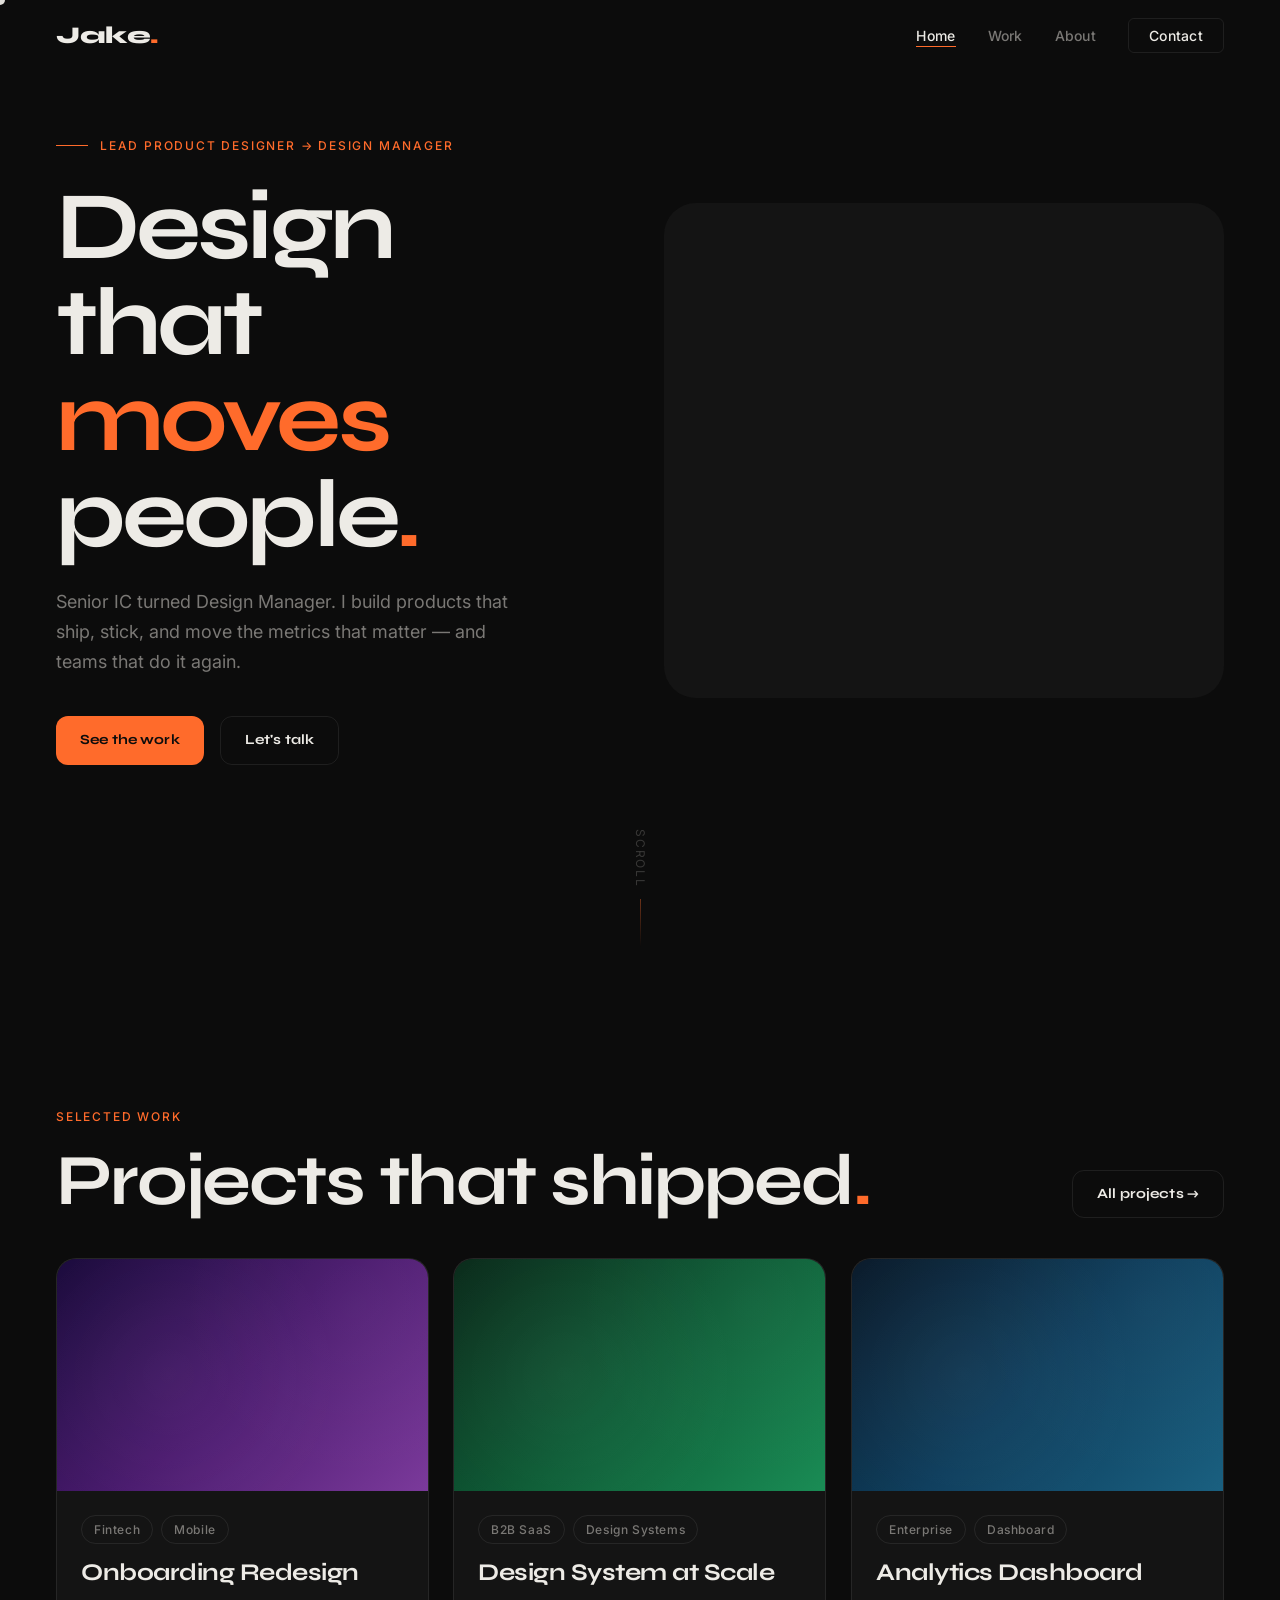
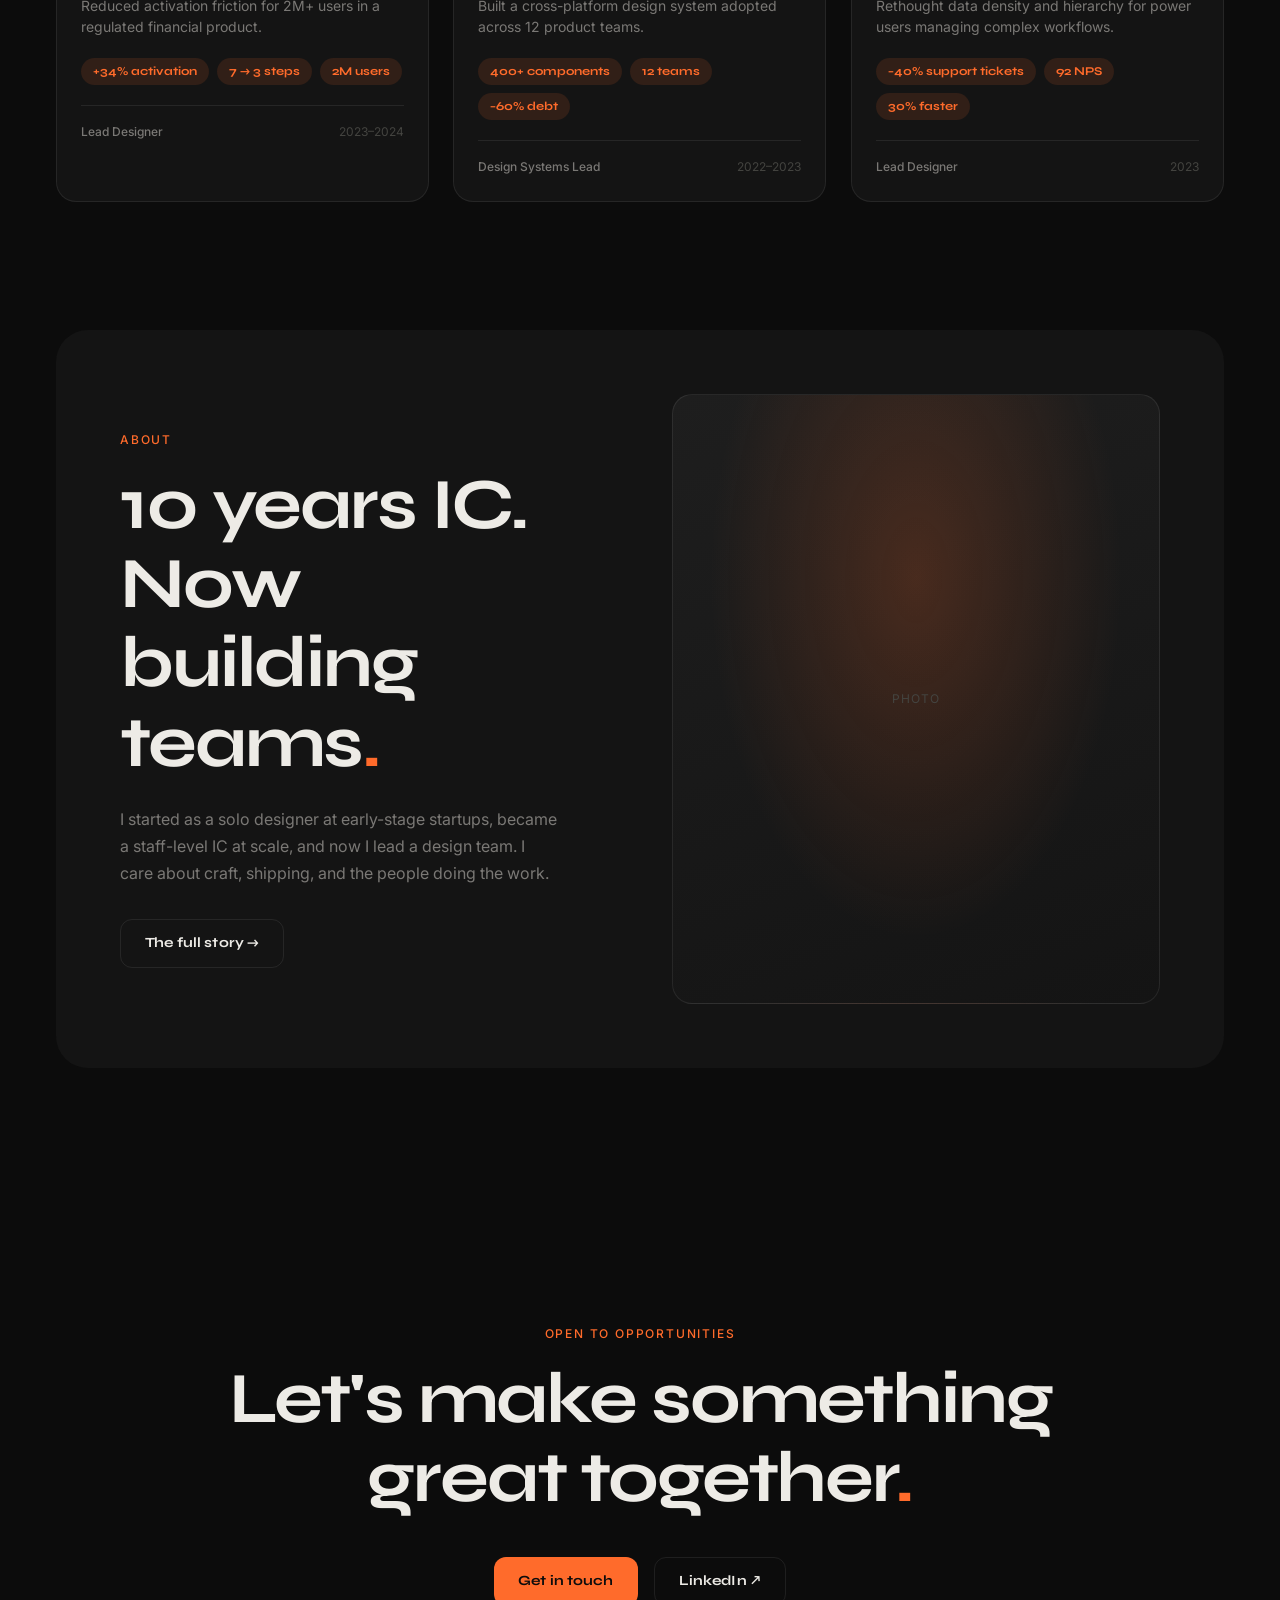
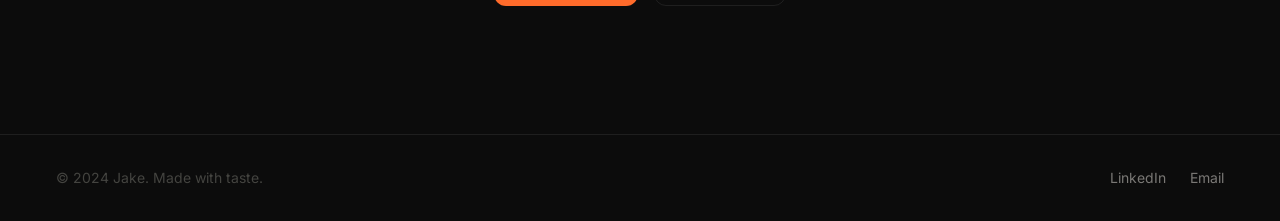
==== index.html @ c05b0c50 "Initial portfolio build — four pages, motion, Spline hero Co-Authored-By: Claude Sonnet 4.6 <noreply" ====
<!DOCTYPE html>
<html lang="en">
<head>
  <meta charset="UTF-8">
  <meta name="viewport" content="width=device-width, initial-scale=1.0">
  <title>Jake — Design Manager & Lead Product Designer</title>
  <meta name="description" content="Portfolio of Jake, Lead Product Designer and Design Manager. Senior IC and management-level product design work that ships.">

  <meta property="og:title" content="Jake — Design Manager & Lead Product Designer">
  <meta property="og:description" content="Senior IC turned Design Manager. Product design that ships, sticks, and moves metrics.">
  <meta property="og:image" content="/assets/og/home.png">
  <meta property="og:type" content="website">
  <meta property="og:url" content="https://jake-create1.github.io">

  <meta name="twitter:card" content="summary_large_image">
  <meta name="twitter:title" content="Jake — Design Manager & Lead Product Designer">
  <meta name="twitter:description" content="Senior IC turned Design Manager. Product design that ships.">
  <meta name="twitter:image" content="/assets/og/home.png">

  <link rel="icon" type="image/svg+xml" href="data:image/svg+xml,<svg xmlns='http://www.w3.org/2000/svg' viewBox='0 0 100 100'><text y='.9em' font-size='90'>J</text></svg>">

  <link rel="preconnect" href="https://fonts.googleapis.com">
  <link rel="preconnect" href="https://fonts.gstatic.com" crossorigin>
  <link href="https://fonts.googleapis.com/css2?family=Syne:wght@400;700;800&family=Inter:wght@400;500&display=swap" rel="stylesheet">

  <link rel="stylesheet" href="css/tokens.css">
  <link rel="stylesheet" href="css/reset.css">
  <link rel="stylesheet" href="css/global.css">
  <link rel="stylesheet" href="css/home.css">
</head>
<body>

  <div class="cursor" aria-hidden="true">
    <div class="cursor__dot"></div>
    <div class="cursor__ring"></div>
  </div>

  <div class="page-overlay" aria-hidden="true"></div>

  <nav class="nav" role="navigation" aria-label="Main navigation">
    <div class="nav__inner container">
      <a href="index.html" class="nav__logo">Jake<span class="accent">.</span></a>
      <button class="nav__toggle" aria-label="Toggle menu" aria-expanded="false">
        <span></span>
        <span></span>
      </button>
      <ul class="nav__links" role="list">
        <li><a href="index.html" class="nav__link" aria-current="page">Home</a></li>
        <li><a href="projects.html" class="nav__link">Work</a></li>
        <li><a href="about.html" class="nav__link">About</a></li>
        <li><a href="contact.html" class="nav__link nav__link--cta">Contact</a></li>
      </ul>
    </div>
  </nav>

  <main id="main">

    <!-- ── Hero ─────────────────────────────────── -->
    <section class="hero">
      <div class="container hero__container">
        <div class="hero__content reveal">
          <p class="hero__eyebrow">Lead Product Designer → Design Manager</p>
          <h1 class="hero__headline">
            Design that<br>
            <em>moves</em> people<span class="accent">.</span>
          </h1>
          <p class="hero__subline">
            Senior IC turned Design Manager. I build products that ship, stick, and move the metrics that matter — and teams that do it again.
          </p>
          <div class="hero__actions">
            <a href="projects.html" class="btn btn--primary magnetic">See the work</a>
            <a href="contact.html" class="btn btn--ghost magnetic">Let's talk</a>
          </div>
        </div>

        <div class="hero__scene">
          <div class="spline-wrapper"
               data-src="https://my.spline.design/herosection-8wuNubHxhiix9W2lcV0AWKz6/"
               role="img"
               aria-label="3D animated design scene">
            <div class="spline-fallback" aria-hidden="true"></div>
          </div>
        </div>
      </div>

      <div class="hero__scroll-hint" aria-hidden="true">
        <span>Scroll</span>
        <div class="hero__scroll-line"></div>
      </div>
    </section>

    <!-- ── Selected Projects ─────────────────────── -->
    <section class="selected-projects section">
      <div class="container">
        <div class="section-header reveal">
          <div>
            <p class="section-label">Selected Work</p>
            <h2 class="section-title">Projects that shipped<span class="accent">.</span></h2>
          </div>
          <a href="projects.html" class="btn btn--ghost magnetic">All projects →</a>
        </div>

        <div class="projects-grid">

          <!-- ╔══════════════════════════════════════════════════════╗
               ║  PROJECT CARD TEMPLATE                              ║
               ║  Duplicate this block to add a project.            ║
               ║  data-role / data-industry / data-type = filters.  ║
               ╚══════════════════════════════════════════════════════╝ -->

          <article class="project-card reveal tilt-card" data-delay="0"
                   data-role="ic" data-industry="fintech" data-type="mobile">
            <a href="projects.html" class="project-card__link">
              <div class="project-card__visual"
                   style="--grad: linear-gradient(135deg, #1a0a3c 0%, #4a1a6e 50%, #7b3a9b 100%)">
                <div class="project-card__visual-inner"></div>
              </div>
              <div class="project-card__body">
                <div class="project-card__tags">
                  <span class="tag">Fintech</span>
                  <span class="tag">Mobile</span>
                </div>
                <h3 class="project-card__title">Onboarding Redesign</h3>
                <p class="project-card__desc">Reduced activation friction for 2M+ users in a regulated financial product.</p>
                <div class="project-card__metrics">
                  <span class="metric">+34% activation</span>
                  <span class="metric">7 → 3 steps</span>
                  <span class="metric">2M users</span>
                </div>
                <div class="project-card__footer">
                  <span class="project-card__role">Lead Designer</span>
                  <span class="project-card__year">2023–2024</span>
                </div>
              </div>
            </a>
          </article>

          <article class="project-card reveal tilt-card" data-delay="100"
                   data-role="ic" data-industry="saas" data-type="design-system">
            <a href="projects.html" class="project-card__link">
              <div class="project-card__visual"
                   style="--grad: linear-gradient(135deg, #0a2a1a 0%, #0d5c36 50%, #1a8c55 100%)">
                <div class="project-card__visual-inner"></div>
              </div>
              <div class="project-card__body">
                <div class="project-card__tags">
                  <span class="tag">B2B SaaS</span>
                  <span class="tag">Design Systems</span>
                </div>
                <h3 class="project-card__title">Design System at Scale</h3>
                <p class="project-card__desc">Built a cross-platform design system adopted across 12 product teams.</p>
                <div class="project-card__metrics">
                  <span class="metric">400+ components</span>
                  <span class="metric">12 teams</span>
                  <span class="metric">−60% debt</span>
                </div>
                <div class="project-card__footer">
                  <span class="project-card__role">Design Systems Lead</span>
                  <span class="project-card__year">2022–2023</span>
                </div>
              </div>
            </a>
          </article>

          <article class="project-card reveal tilt-card" data-delay="200"
                   data-role="ic" data-industry="enterprise" data-type="dashboard">
            <a href="projects.html" class="project-card__link">
              <div class="project-card__visual"
                   style="--grad: linear-gradient(135deg, #0a1a2a 0%, #0d3d5c 50%, #1a6080 100%)">
                <div class="project-card__visual-inner"></div>
              </div>
              <div class="project-card__body">
                <div class="project-card__tags">
                  <span class="tag">Enterprise</span>
                  <span class="tag">Dashboard</span>
                </div>
                <h3 class="project-card__title">Analytics Dashboard</h3>
                <p class="project-card__desc">Rethought data density and hierarchy for power users managing complex workflows.</p>
                <div class="project-card__metrics">
                  <span class="metric">−40% support tickets</span>
                  <span class="metric">92 NPS</span>
                  <span class="metric">30% faster</span>
                </div>
                <div class="project-card__footer">
                  <span class="project-card__role">Lead Designer</span>
                  <span class="project-card__year">2023</span>
                </div>
              </div>
            </a>
          </article>

        </div>
      </div>
    </section>

    <!-- ── About Teaser ───────────────────────────── -->
    <section class="section" style="padding-block: 0; padding-bottom: clamp(5rem, 10vw, 9rem);">
      <div class="about-teaser">
        <div class="about-teaser__inner reveal">
          <div class="about-teaser__content">
            <p class="section-label">About</p>
            <h2 class="about-teaser__title">10 years IC.<br>Now building teams<span class="accent">.</span></h2>
            <p class="about-teaser__text">
              I started as a solo designer at early-stage startups, became a staff-level IC at scale, and now I lead a design team. I care about craft, shipping, and the people doing the work.
            </p>
            <a href="about.html" class="btn btn--ghost magnetic">The full story →</a>
          </div>
          <div class="about-teaser__visual" aria-hidden="true">
            <div class="about-teaser__photo-placeholder"></div>
          </div>
        </div>
      </div>
    </section>

    <!-- ── Contact CTA ────────────────────────────── -->
    <section class="contact-cta section">
      <div class="container">
        <div class="reveal">
          <p class="section-label">Open to opportunities</p>
          <h2 class="contact-cta__title">Let's make something<br>great together<span class="accent">.</span></h2>
          <div class="contact-cta__actions">
            <a href="contact.html" class="btn btn--primary magnetic">Get in touch</a>
            <a href="https://linkedin.com/in/jake" class="btn btn--ghost magnetic" target="_blank" rel="noopener noreferrer">LinkedIn ↗</a>
          </div>
        </div>
      </div>
    </section>

  </main>

  <footer class="footer">
    <div class="container footer__inner">
      <p class="footer__copy">© 2024 Jake. Made with taste.</p>
      <div class="footer__links">
        <a href="https://linkedin.com/in/jake" target="_blank" rel="noopener noreferrer">LinkedIn</a>
        <a href="mailto:hello@jake.design">Email</a>
      </div>
    </div>
  </footer>

  <script src="js/cursor.js" defer></script>
  <script src="js/transitions.js" defer></script>
  <script src="js/reveal.js" defer></script>
  <script src="js/tilt.js" defer></script>
  <script src="js/magnetic.js" defer></script>
  <script src="js/spline.js" defer></script>
  <script src="js/easter-egg.js" defer></script>
  <script src="js/nav.js" defer></script>

</body>
</html>
---- css/tokens.css ----
:root {
  --bg:            #0C0C0C;
  --bg-2:          #141414;
  --bg-3:          #1E1E1E;
  --text:          #EDEBE6;
  --text-muted:    #7A7875;
  --text-dim:      #444440;
  --accent:        #FF6B2B;
  --accent-light:  #FF8F5A;
  --accent-bg:     rgba(255, 107, 43, 0.12);
  --border:        rgba(255, 255, 255, 0.08);
  --border-hover:  rgba(255, 255, 255, 0.16);

  --font-display: 'Syne', sans-serif;
  --font-body:    'Inter', sans-serif;

  --text-xs:   0.75rem;
  --text-s:    0.875rem;
  --text-base: 1rem;
  --text-m:    1.125rem;
  --text-l:    1.5rem;
  --text-xl:   2rem;
  --text-2xl:  3rem;
  --text-3xl:  clamp(2.5rem, 6vw, 4.5rem);
  --text-4xl:  clamp(3rem, 8vw, 6rem);

  --space-1:  0.25rem;
  --space-2:  0.5rem;
  --space-3:  0.75rem;
  --space-4:  1rem;
  --space-5:  1.25rem;
  --space-6:  1.5rem;
  --space-8:  2rem;
  --space-10: 2.5rem;
  --space-12: 3rem;
  --space-16: 4rem;
  --space-20: 5rem;
  --space-24: 6rem;
  --space-32: 8rem;

  --container: 1280px;
  --gutter:    clamp(1.25rem, 5vw, 3.5rem);
  --nav-h:     72px;

  --radius-s:  6px;
  --radius-m:  12px;
  --radius-l:  20px;
  --radius-xl: 32px;

  --ease-expo:    cubic-bezier(0.16, 1, 0.3, 1);
  --ease-in-out:  cubic-bezier(0.65, 0, 0.35, 1);
  --ease-spring:  cubic-bezier(0.34, 1.56, 0.64, 1);

  --dur-fast: 150ms;
  --dur-base: 300ms;
  --dur-slow: 600ms;
  --dur-page: 450ms;
}
---- css/global.css ----
/* ── Layout ─────────────────────────────────────── */
.container {
  max-width: var(--container);
  margin-inline: auto;
  padding-inline: var(--gutter);
}

.section {
  padding-block: clamp(5rem, 10vw, 9rem);
}

/* ── Custom Cursor ──────────────────────────────── */
@media (pointer: fine) {
  body { cursor: none; }
  a, button, [role="button"] { cursor: none; }
}

.cursor {
  position: fixed;
  top: 0; left: 0;
  pointer-events: none;
  z-index: 9999;
  mix-blend-mode: difference;
}

.cursor__dot {
  position: absolute;
  width: 10px; height: 10px;
  background: var(--text);
  border-radius: 50%;
  transform: translate(-50%, -50%);
  transition: width var(--dur-base) var(--ease-expo),
              height var(--dur-base) var(--ease-expo),
              opacity var(--dur-base);
}

.cursor__ring {
  position: absolute;
  width: 40px; height: 40px;
  border: 1.5px solid var(--text);
  border-radius: 50%;
  transform: translate(-50%, -50%);
  transition: width var(--dur-slow) var(--ease-expo),
              height var(--dur-slow) var(--ease-expo),
              opacity var(--dur-slow);
}

body.cursor-hover .cursor__dot { width: 6px; height: 6px; opacity: 0.5; }
body.cursor-hover .cursor__ring { width: 56px; height: 56px; }
body.cursor-clicking .cursor__dot { width: 14px; height: 14px; }
body.cursor-clicking .cursor__ring { width: 32px; height: 32px; }

/* ── Page Transition ────────────────────────────── */
.page-overlay {
  position: fixed;
  inset: 0;
  background: var(--bg);
  z-index: 9000;
  pointer-events: none;
  opacity: 0;
  transition: opacity var(--dur-page) var(--ease-in-out);
}
.page-overlay.active { opacity: 1; pointer-events: all; }

main {
  opacity: 1;
  transform: translateY(0);
  transition: opacity var(--dur-page) var(--ease-expo),
              transform var(--dur-page) var(--ease-expo);
}
main.page-enter {
  opacity: 0;
  transform: translateY(24px);
}

/* ── Navigation ─────────────────────────────────── */
.nav {
  position: fixed;
  top: 0; left: 0; right: 0;
  z-index: 100;
  height: var(--nav-h);
  transition: background var(--dur-base), backdrop-filter var(--dur-base);
}

.nav.scrolled {
  background: rgba(12, 12, 12, 0.8);
  backdrop-filter: blur(20px);
  -webkit-backdrop-filter: blur(20px);
  border-bottom: 1px solid var(--border);
}

.nav__inner {
  display: flex;
  align-items: center;
  justify-content: space-between;
  height: 100%;
}

.nav__logo {
  font-family: var(--font-display);
  font-weight: 800;
  font-size: var(--text-l);
  letter-spacing: -0.02em;
  transition: opacity var(--dur-fast);
}
.nav__logo:hover { opacity: 0.7; }
.nav__logo .accent { color: var(--accent); }

.nav__links {
  display: flex;
  align-items: center;
  gap: var(--space-8);
}

.nav__link {
  font-size: var(--text-s);
  font-weight: 500;
  letter-spacing: 0.02em;
  color: var(--text-muted);
  transition: color var(--dur-fast);
  position: relative;
}
.nav__link::after {
  content: '';
  position: absolute;
  bottom: -3px;
  left: 0; right: 0;
  height: 1px;
  background: var(--accent);
  transform: scaleX(0);
  transform-origin: left;
  transition: transform var(--dur-base) var(--ease-expo);
}
.nav__link:hover,
.nav__link[aria-current="page"] { color: var(--text); }
.nav__link:hover::after,
.nav__link[aria-current="page"]::after { transform: scaleX(1); }

.nav__link--cta {
  color: var(--text);
  border: 1px solid var(--border);
  padding: var(--space-2) var(--space-5);
  border-radius: var(--radius-s);
  transition: border-color var(--dur-fast), background var(--dur-fast);
}
.nav__link--cta::after { display: none; }
.nav__link--cta:hover {
  border-color: var(--accent);
  background: var(--accent-bg);
  color: var(--text);
}

.nav__toggle {
  display: none;
  flex-direction: column;
  gap: 5px;
  padding: var(--space-2);
}
.nav__toggle span {
  display: block;
  width: 24px; height: 1.5px;
  background: var(--text);
  transition: transform var(--dur-base) var(--ease-expo), opacity var(--dur-base);
}
.nav__toggle[aria-expanded="true"] span:nth-child(1) { transform: translateY(6.5px) rotate(45deg); }
.nav__toggle[aria-expanded="true"] span:nth-child(2) { transform: translateY(-6.5px) rotate(-45deg); }

@media (max-width: 768px) {
  .nav__toggle { display: flex; }
  .nav__links {
    position: fixed;
    inset: 0;
    flex-direction: column;
    justify-content: center;
    background: var(--bg);
    opacity: 0;
    pointer-events: none;
    transition: opacity var(--dur-base) var(--ease-expo);
    font-size: var(--text-xl);
    gap: var(--space-8);
  }
  .nav__links.open { opacity: 1; pointer-events: all; }
  .nav__link { font-size: var(--text-xl); color: var(--text); }
  .nav__link--cta { border: none; padding: 0; }
}

/* ── Shared Buttons ─────────────────────────────── */
.btn {
  display: inline-flex;
  align-items: center;
  gap: var(--space-2);
  padding: var(--space-3) var(--space-6);
  border-radius: var(--radius-m);
  font-family: var(--font-display);
  font-weight: 700;
  font-size: var(--text-s);
  letter-spacing: 0.01em;
  transition: background var(--dur-base) var(--ease-expo),
              color var(--dur-base),
              border-color var(--dur-base),
              transform var(--dur-base) var(--ease-spring),
              box-shadow var(--dur-base);
  position: relative;
  overflow: hidden;
}

.btn--primary {
  background: var(--accent);
  color: var(--bg);
}
.btn--primary:hover {
  background: var(--accent-light);
  transform: translateY(-2px);
  box-shadow: 0 12px 32px rgba(255, 107, 43, 0.35);
}

.btn--ghost {
  border: 1px solid var(--border);
  color: var(--text);
}
.btn--ghost:hover {
  border-color: var(--accent);
  color: var(--accent);
  transform: translateY(-2px);
}

/* ── Section Labels ─────────────────────────────── */
.section-label {
  font-size: var(--text-xs);
  font-weight: 500;
  letter-spacing: 0.15em;
  text-transform: uppercase;
  color: var(--accent);
  margin-bottom: var(--space-4);
}

.section-title {
  font-size: var(--text-3xl);
  letter-spacing: -0.03em;
  line-height: 1.05;
  margin-bottom: var(--space-12);
}

.section-header {
  margin-bottom: var(--space-12);
}

.section-footer {
  margin-top: var(--space-12);
  text-align: center;
}

/* ── Project Cards ──────────────────────────────── */
.projects-grid {
  display: grid;
  grid-template-columns: repeat(auto-fill, minmax(340px, 1fr));
  gap: var(--space-6);
}

.project-card {
  background: var(--bg-2);
  border-radius: var(--radius-l);
  overflow: hidden;
  border: 1px solid var(--border);
  transition: border-color var(--dur-base), transform var(--dur-slow) var(--ease-expo),
              box-shadow var(--dur-slow) var(--ease-expo);
  transform-style: preserve-3d;
  will-change: transform;
}
.project-card:hover {
  border-color: var(--border-hover);
  box-shadow: 0 24px 60px rgba(0, 0, 0, 0.5);
}

.project-card__link { display: block; }

.project-card__visual {
  aspect-ratio: 16 / 10;
  background: var(--grad, var(--bg-3));
  position: relative;
  overflow: hidden;
}
.project-card__visual-inner {
  position: absolute;
  inset: 0;
  background:
    radial-gradient(circle at 30% 50%, rgba(255,255,255,0.04) 0%, transparent 60%),
    radial-gradient(circle at 80% 20%, rgba(255,255,255,0.03) 0%, transparent 50%);
}

.project-card__body {
  padding: var(--space-6);
}

.project-card__tags {
  display: flex;
  flex-wrap: wrap;
  gap: var(--space-2);
  margin-bottom: var(--space-4);
}

.tag {
  font-size: var(--text-xs);
  font-weight: 500;
  letter-spacing: 0.05em;
  padding: var(--space-1) var(--space-3);
  border-radius: 100px;
  border: 1px solid var(--border);
  color: var(--text-muted);
  transition: border-color var(--dur-fast), color var(--dur-fast);
}
.project-card:hover .tag { border-color: var(--border-hover); }

.project-card__title {
  font-size: var(--text-l);
  letter-spacing: -0.02em;
  margin-bottom: var(--space-2);
  transition: color var(--dur-fast);
}
.project-card:hover .project-card__title { color: var(--accent-light); }

.project-card__desc {
  font-size: var(--text-s);
  color: var(--text-muted);
  line-height: 1.55;
  margin-bottom: var(--space-5);
}

.project-card__metrics {
  display: flex;
  flex-wrap: wrap;
  gap: var(--space-2);
  margin-bottom: var(--space-5);
}

.metric {
  font-size: var(--text-xs);
  font-weight: 700;
  font-family: var(--font-display);
  color: var(--accent);
  background: var(--accent-bg);
  padding: var(--space-1) var(--space-3);
  border-radius: 100px;
}

.project-card__footer {
  display: flex;
  justify-content: space-between;
  align-items: center;
  border-top: 1px solid var(--border);
  padding-top: var(--space-4);
}

.project-card__role {
  font-size: var(--text-xs);
  font-weight: 500;
  color: var(--text-muted);
}

.project-card__year {
  font-size: var(--text-xs);
  color: var(--text-dim);
}

/* ── Accent color ───────────────────────────────── */
.accent { color: var(--accent); }

/* ── Scroll Reveal ──────────────────────────────── */
.reveal {
  opacity: 0;
  transform: translateY(32px);
  transition: opacity var(--dur-slow) var(--ease-expo),
              transform var(--dur-slow) var(--ease-expo);
}
.reveal.visible {
  opacity: 1;
  transform: translateY(0);
}

@media (prefers-reduced-motion: reduce) {
  .reveal { opacity: 1; transform: none; transition: none; }
}

/* ── Footer ─────────────────────────────────────── */
.footer {
  border-top: 1px solid var(--border);
  padding-block: var(--space-8);
}

.footer__inner {
  display: flex;
  justify-content: space-between;
  align-items: center;
  flex-wrap: wrap;
  gap: var(--space-4);
}

.footer__copy {
  font-size: var(--text-s);
  color: var(--text-dim);
}

.footer__links {
  display: flex;
  gap: var(--space-6);
}

.footer__links a {
  font-size: var(--text-s);
  color: var(--text-muted);
  transition: color var(--dur-fast);
}
.footer__links a:hover { color: var(--text); }

/* ── Focus styles ───────────────────────────────── */
:focus-visible {
  outline: 2px solid var(--accent);
  outline-offset: 3px;
  border-radius: var(--radius-s);
}

/* ── Utility ────────────────────────────────────── */
.sr-only {
  position: absolute;
  width: 1px; height: 1px;
  padding: 0; margin: -1px;
  overflow: hidden;
  clip: rect(0,0,0,0);
  white-space: nowrap;
  border: 0;
}
---- css/home.css ----
/* ── Hero ────────────────────────────────────────── */
.hero {
  min-height: 100svh;
  display: flex;
  flex-direction: column;
  padding-top: var(--nav-h);
  position: relative;
  overflow: hidden;
}

.hero__container {
  flex: 1;
  display: grid;
  grid-template-columns: 1fr 1fr;
  align-items: center;
  gap: var(--space-12);
  padding-block: var(--space-16);
}

.hero__content {
  position: relative;
  z-index: 1;
}

.hero__eyebrow {
  font-size: var(--text-xs);
  font-weight: 500;
  letter-spacing: 0.15em;
  text-transform: uppercase;
  color: var(--accent);
  margin-bottom: var(--space-6);
  display: flex;
  align-items: center;
  gap: var(--space-3);
}
.hero__eyebrow::before {
  content: '';
  display: block;
  width: 32px;
  height: 1px;
  background: var(--accent);
}

.hero__headline {
  font-size: var(--text-4xl);
  letter-spacing: -0.04em;
  line-height: 1.0;
  margin-bottom: var(--space-6);
}

.hero__headline em {
  font-style: normal;
  color: var(--accent);
  position: relative;
  display: inline-block;
}

.hero__subline {
  font-size: var(--text-m);
  color: var(--text-muted);
  line-height: 1.65;
  max-width: 44ch;
  margin-bottom: var(--space-10);
}

.hero__actions {
  display: flex;
  flex-wrap: wrap;
  gap: var(--space-4);
}

/* ── Spline Scene ────────────────────────────────── */
.hero__scene {
  position: relative;
  height: clamp(400px, 55vh, 680px);
  display: flex;
  align-items: center;
  justify-content: center;
}

.spline-wrapper {
  width: 100%;
  height: 100%;
  border-radius: var(--radius-xl);
  overflow: hidden;
  position: relative;
  background: var(--bg-2);
}

.spline-fallback {
  position: absolute;
  inset: 0;
  background:
    radial-gradient(ellipse at 40% 50%, rgba(255, 107, 43, 0.15) 0%, transparent 60%),
    radial-gradient(ellipse at 80% 20%, rgba(120, 60, 200, 0.1) 0%, transparent 50%),
    var(--bg-2);
  display: flex;
  align-items: center;
  justify-content: center;
  transition: opacity var(--dur-slow);
}

.spline-fallback::after {
  content: '';
  width: 80px; height: 80px;
  border: 1px solid var(--border);
  border-radius: 50%;
  border-top-color: var(--accent);
  animation: spin 1.2s linear infinite;
}

@keyframes spin {
  to { transform: rotate(360deg); }
}

.spline-wrapper.loaded .spline-fallback {
  opacity: 0;
  pointer-events: none;
}

.spline-wrapper iframe {
  position: absolute;
  inset: 0;
  width: 100%;
  height: 100%;
  border: none;
  opacity: 0;
  transition: opacity var(--dur-slow) var(--ease-expo);
}

.spline-wrapper.loaded iframe {
  opacity: 1;
}

@media (prefers-reduced-motion: reduce) {
  .spline-fallback::after { animation: none; border-color: var(--border); }
}

/* ── Scroll Hint ─────────────────────────────────── */
.hero__scroll-hint {
  display: flex;
  flex-direction: column;
  align-items: center;
  gap: var(--space-3);
  padding-bottom: var(--space-8);
  opacity: 0.4;
  animation: fadeInUp 1s var(--ease-expo) 1.5s both;
}

.hero__scroll-hint span {
  font-size: var(--text-xs);
  letter-spacing: 0.15em;
  text-transform: uppercase;
  color: var(--text-muted);
  writing-mode: vertical-lr;
}

.hero__scroll-line {
  width: 1px;
  height: 48px;
  background: linear-gradient(to bottom, var(--accent), transparent);
  animation: scrollPulse 2s ease-in-out infinite;
}

@keyframes scrollPulse {
  0%, 100% { opacity: 0.4; transform: scaleY(1); }
  50% { opacity: 1; transform: scaleY(1.2); }
}

@keyframes fadeInUp {
  from { opacity: 0; transform: translateY(20px); }
  to { opacity: 0.4; transform: translateY(0); }
}

/* ── Selected Projects ───────────────────────────── */
.selected-projects .section-header {
  display: flex;
  justify-content: space-between;
  align-items: flex-end;
  flex-wrap: wrap;
  gap: var(--space-4);
  margin-bottom: var(--space-10);
}

.selected-projects .section-title {
  margin-bottom: 0;
}

/* ── About Teaser ────────────────────────────────── */
.about-teaser {
  background: var(--bg-2);
  border-radius: var(--radius-xl);
  margin-inline: var(--gutter);
}

.about-teaser__inner {
  display: grid;
  grid-template-columns: 1fr 1fr;
  align-items: center;
  gap: var(--space-16);
  padding: var(--space-16);
}

.about-teaser__title {
  font-size: var(--text-3xl);
  letter-spacing: -0.03em;
  line-height: 1.1;
  margin-bottom: var(--space-6);
}

.about-teaser__text {
  color: var(--text-muted);
  line-height: 1.7;
  margin-bottom: var(--space-8);
  max-width: 44ch;
}

.about-teaser__photo-placeholder {
  aspect-ratio: 4 / 5;
  border-radius: var(--radius-l);
  background:
    radial-gradient(ellipse at 50% 30%, rgba(255, 107, 43, 0.2) 0%, transparent 60%),
    linear-gradient(160deg, #1E1E1E 0%, #141414 100%);
  border: 1px solid var(--border);
  position: relative;
  overflow: hidden;
}
.about-teaser__photo-placeholder::after {
  content: 'Photo';
  position: absolute;
  inset: 0;
  display: flex;
  align-items: center;
  justify-content: center;
  font-size: var(--text-xs);
  letter-spacing: 0.1em;
  text-transform: uppercase;
  color: var(--text-dim);
}

/* ── Contact CTA ─────────────────────────────────── */
.contact-cta {
  text-align: center;
}

.contact-cta__title {
  font-size: var(--text-3xl);
  letter-spacing: -0.03em;
  line-height: 1.1;
  margin-bottom: var(--space-10);
}

.contact-cta__actions {
  display: flex;
  justify-content: center;
  flex-wrap: wrap;
  gap: var(--space-4);
}

/* ── Responsive ──────────────────────────────────── */
@media (max-width: 900px) {
  .hero__container {
    grid-template-columns: 1fr;
    text-align: center;
  }
  .hero__eyebrow { justify-content: center; }
  .hero__eyebrow::before { display: none; }
  .hero__subline { margin-inline: auto; }
  .hero__actions { justify-content: center; }
  .hero__scene { height: 320px; }
  .about-teaser__inner { grid-template-columns: 1fr; gap: var(--space-8); padding: var(--space-8); }
  .about-teaser__photo-placeholder { aspect-ratio: 3 / 2; }
}

@media (max-width: 600px) {
  .projects-grid { grid-template-columns: 1fr; }
}
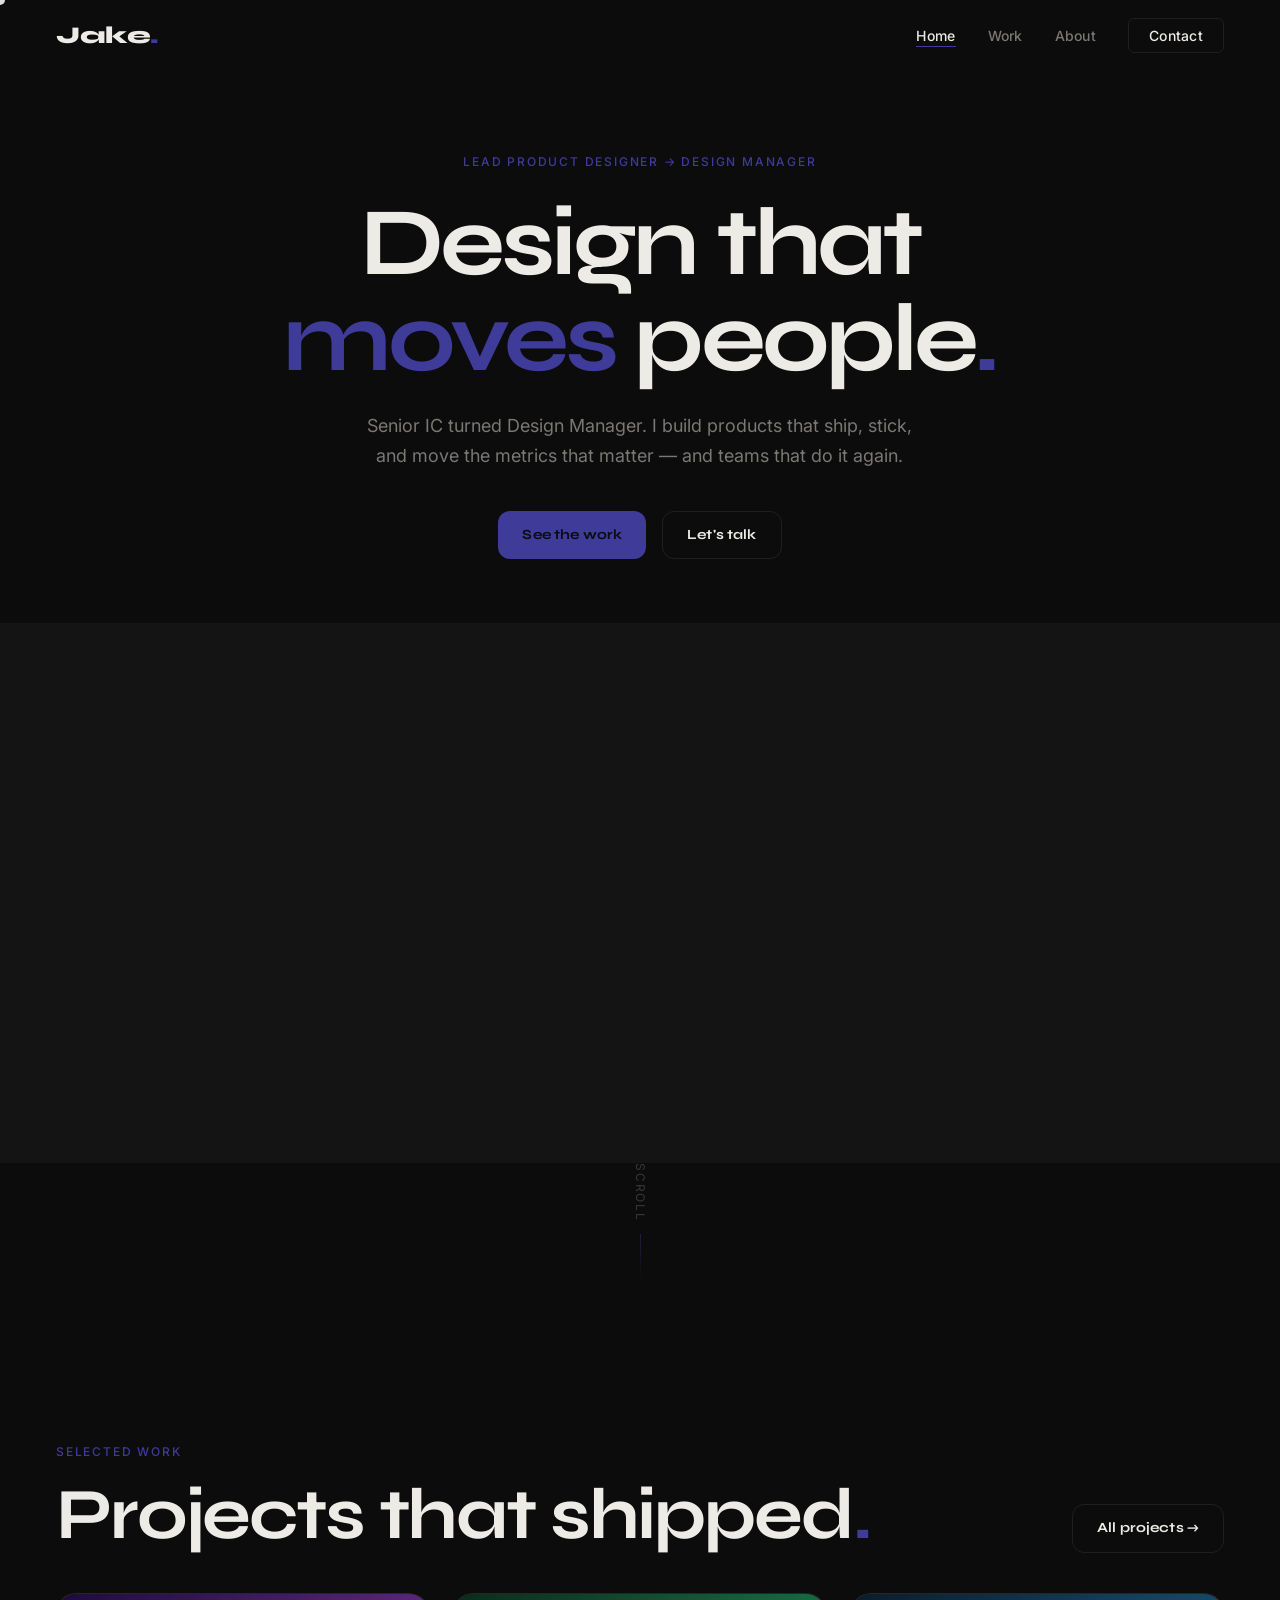
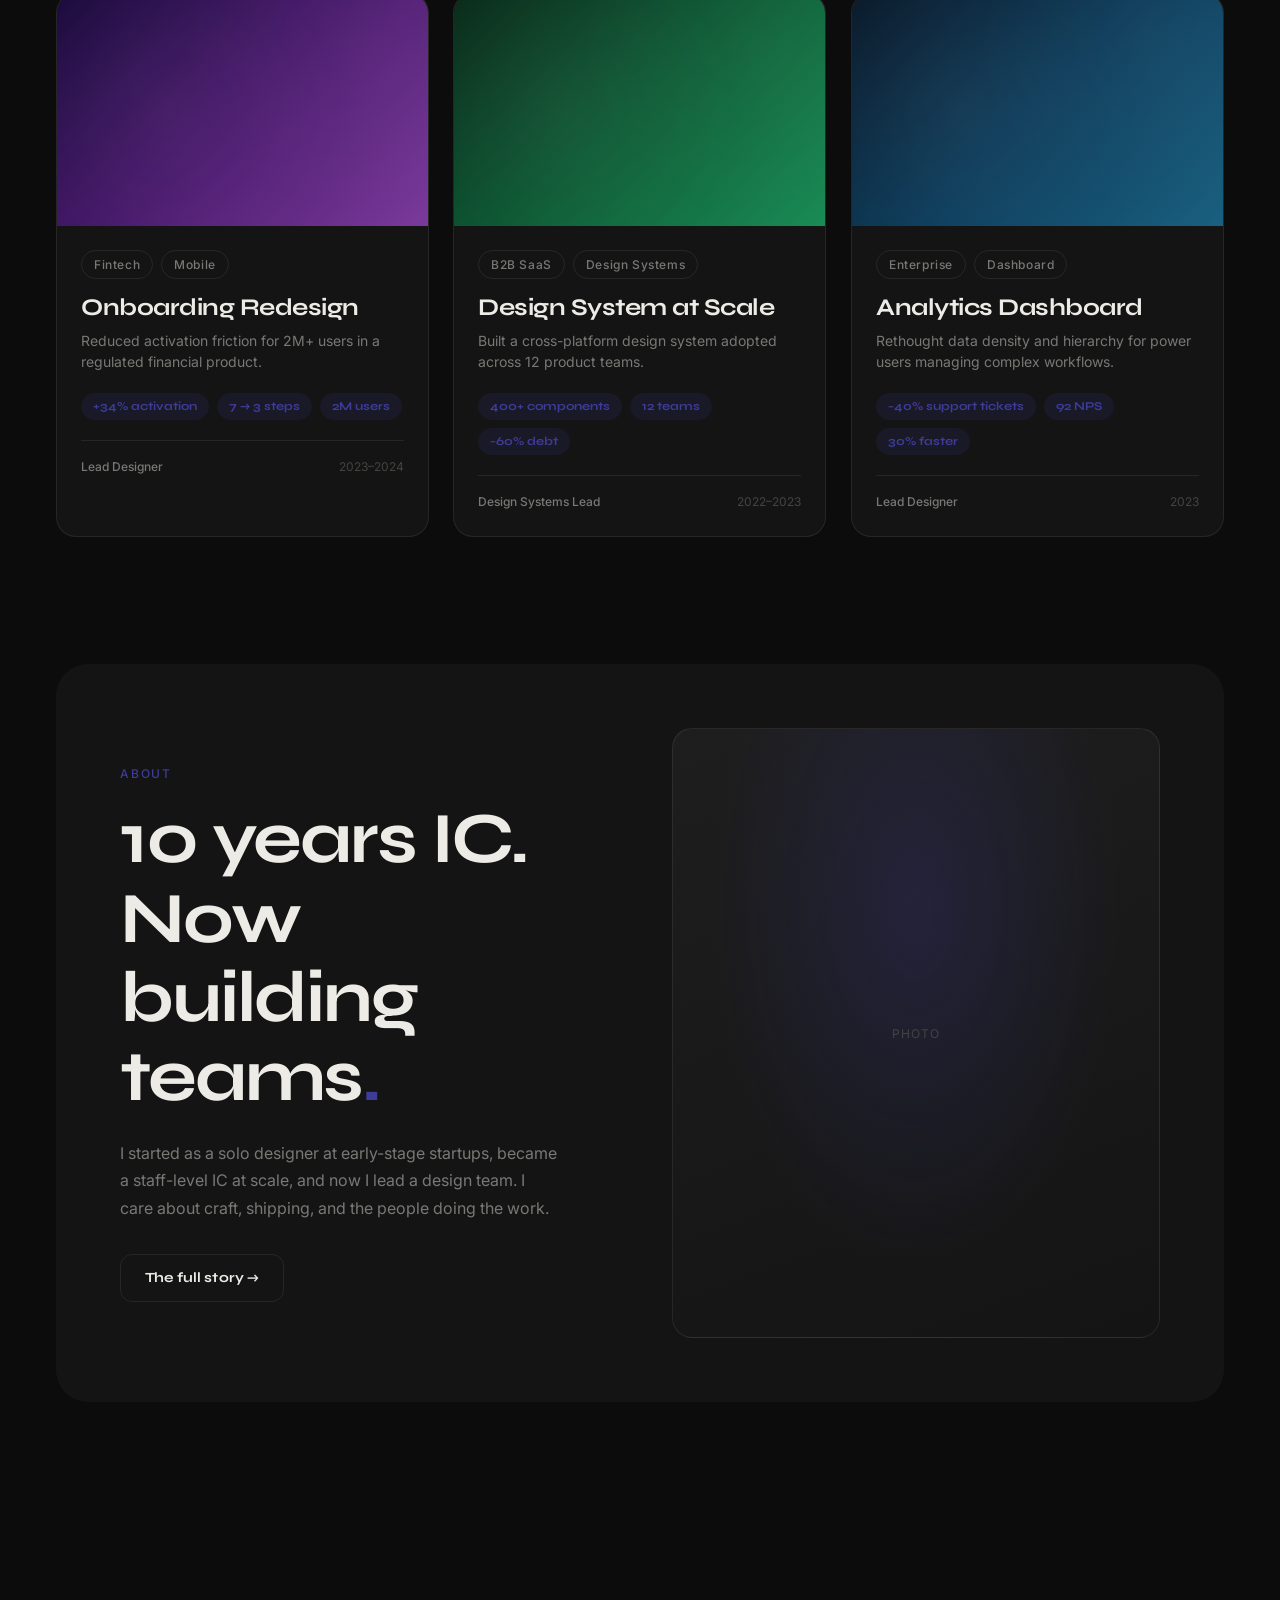
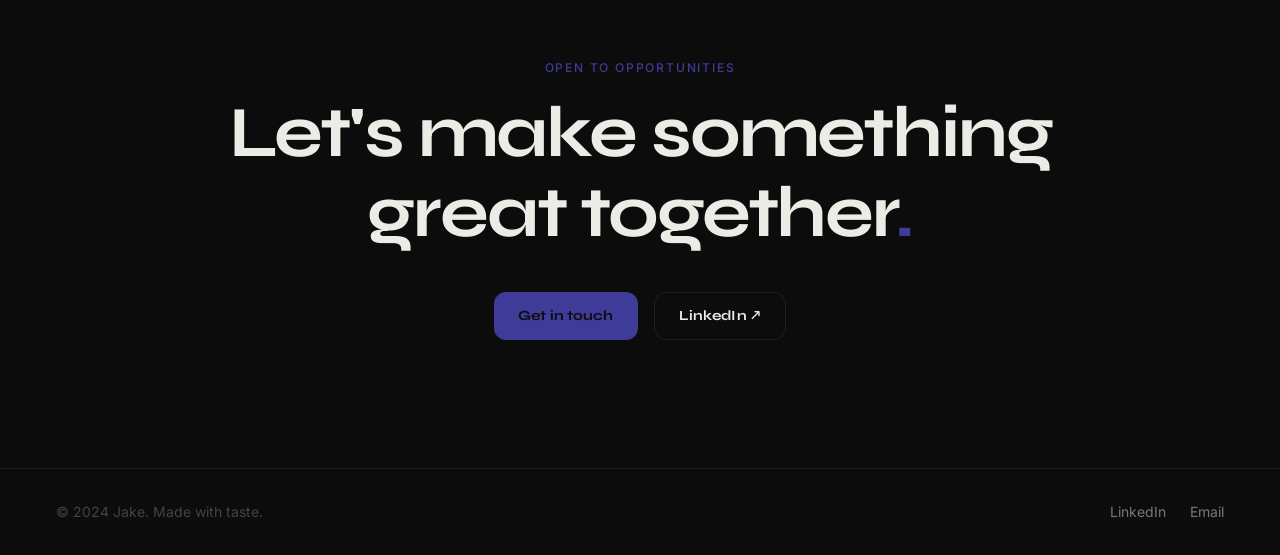
==== commit 768862aa: "Switch accent to blue/purple, Spline hero full width Co-Authored-By: Claude Sonnet 4.6 <noreply@anth" ====
--- a/index.html
+++ b/index.html
@@ -72,14 +72,14 @@
             <a href="contact.html" class="btn btn--ghost magnetic">Let's talk</a>
           </div>
         </div>
-
-        <div class="hero__scene">
-          <div class="spline-wrapper"
-               data-src="https://my.spline.design/herosection-8wuNubHxhiix9W2lcV0AWKz6/"
-               role="img"
-               aria-label="3D animated design scene">
-            <div class="spline-fallback" aria-hidden="true"></div>
-          </div>
+      </div>
+
+      <div class="hero__scene">
+        <div class="spline-wrapper"
+             data-src="https://my.spline.design/herosection-8wuNubHxhiix9W2lcV0AWKz6/"
+             role="img"
+             aria-label="3D animated design scene">
+          <div class="spline-fallback" aria-hidden="true"></div>
         </div>
       </div>
 
--- a/css/tokens.css
+++ b/css/tokens.css
@@ -5,9 +5,9 @@
   --text:          #EDEBE6;
   --text-muted:    #7A7875;
   --text-dim:      #444440;
-  --accent:        #FF6B2B;
-  --accent-light:  #FF8F5A;
-  --accent-bg:     rgba(255, 107, 43, 0.12);
+  --accent:        #3E3B99;
+  --accent-light:  #5F5CC4;
+  --accent-bg:     rgba(62, 59, 153, 0.14);
   --border:        rgba(255, 255, 255, 0.08);
   --border-hover:  rgba(255, 255, 255, 0.16);
 
--- a/css/global.css
+++ b/css/global.css
@@ -211,7 +211,7 @@
 .btn--primary:hover {
   background: var(--accent-light);
   transform: translateY(-2px);
-  box-shadow: 0 12px 32px rgba(255, 107, 43, 0.35);
+  box-shadow: 0 12px 32px rgba(62, 59, 153, 0.4);
 }
 
 .btn--ghost {
--- a/css/home.css
+++ b/css/home.css
@@ -1,25 +1,18 @@
 /* ── Hero ────────────────────────────────────────── */
 .hero {
-  min-height: 100svh;
+  padding-top: var(--nav-h);
+}
+
+.hero__container {
   display: flex;
   flex-direction: column;
-  padding-top: var(--nav-h);
-  position: relative;
-  overflow: hidden;
-}
-
-.hero__container {
-  flex: 1;
-  display: grid;
-  grid-template-columns: 1fr 1fr;
-  align-items: center;
-  gap: var(--space-12);
-  padding-block: var(--space-16);
+  align-items: center;
+  text-align: center;
+  padding-block: var(--space-20) var(--space-16);
 }
 
 .hero__content {
-  position: relative;
-  z-index: 1;
+  max-width: 760px;
 }
 
 .hero__eyebrow {
@@ -31,14 +24,8 @@
   margin-bottom: var(--space-6);
   display: flex;
   align-items: center;
+  justify-content: center;
   gap: var(--space-3);
-}
-.hero__eyebrow::before {
-  content: '';
-  display: block;
-  width: 32px;
-  height: 1px;
-  background: var(--accent);
 }
 
 .hero__headline {
@@ -51,37 +38,33 @@
 .hero__headline em {
   font-style: normal;
   color: var(--accent);
-  position: relative;
-  display: inline-block;
 }
 
 .hero__subline {
   font-size: var(--text-m);
   color: var(--text-muted);
   line-height: 1.65;
-  max-width: 44ch;
+  max-width: 52ch;
+  margin-inline: auto;
   margin-bottom: var(--space-10);
 }
 
 .hero__actions {
   display: flex;
   flex-wrap: wrap;
+  justify-content: center;
   gap: var(--space-4);
 }
 
-/* ── Spline Scene ────────────────────────────────── */
+/* ── Spline Scene — full bleed ───────────────────── */
 .hero__scene {
-  position: relative;
-  height: clamp(400px, 55vh, 680px);
-  display: flex;
-  align-items: center;
-  justify-content: center;
+  width: 100%;
+  height: clamp(420px, 60vh, 780px);
 }
 
 .spline-wrapper {
   width: 100%;
   height: 100%;
-  border-radius: var(--radius-xl);
   overflow: hidden;
   position: relative;
   background: var(--bg-2);
@@ -219,7 +202,7 @@
   aspect-ratio: 4 / 5;
   border-radius: var(--radius-l);
   background:
-    radial-gradient(ellipse at 50% 30%, rgba(255, 107, 43, 0.2) 0%, transparent 60%),
+    radial-gradient(ellipse at 50% 30%, rgba(62, 59, 153, 0.25) 0%, transparent 60%),
     linear-gradient(160deg, #1E1E1E 0%, #141414 100%);
   border: 1px solid var(--border);
   position: relative;
@@ -259,15 +242,7 @@
 
 /* ── Responsive ──────────────────────────────────── */
 @media (max-width: 900px) {
-  .hero__container {
-    grid-template-columns: 1fr;
-    text-align: center;
-  }
-  .hero__eyebrow { justify-content: center; }
-  .hero__eyebrow::before { display: none; }
-  .hero__subline { margin-inline: auto; }
-  .hero__actions { justify-content: center; }
-  .hero__scene { height: 320px; }
+  .hero__scene { height: 300px; }
   .about-teaser__inner { grid-template-columns: 1fr; gap: var(--space-8); padding: var(--space-8); }
   .about-teaser__photo-placeholder { aspect-ratio: 3 / 2; }
 }
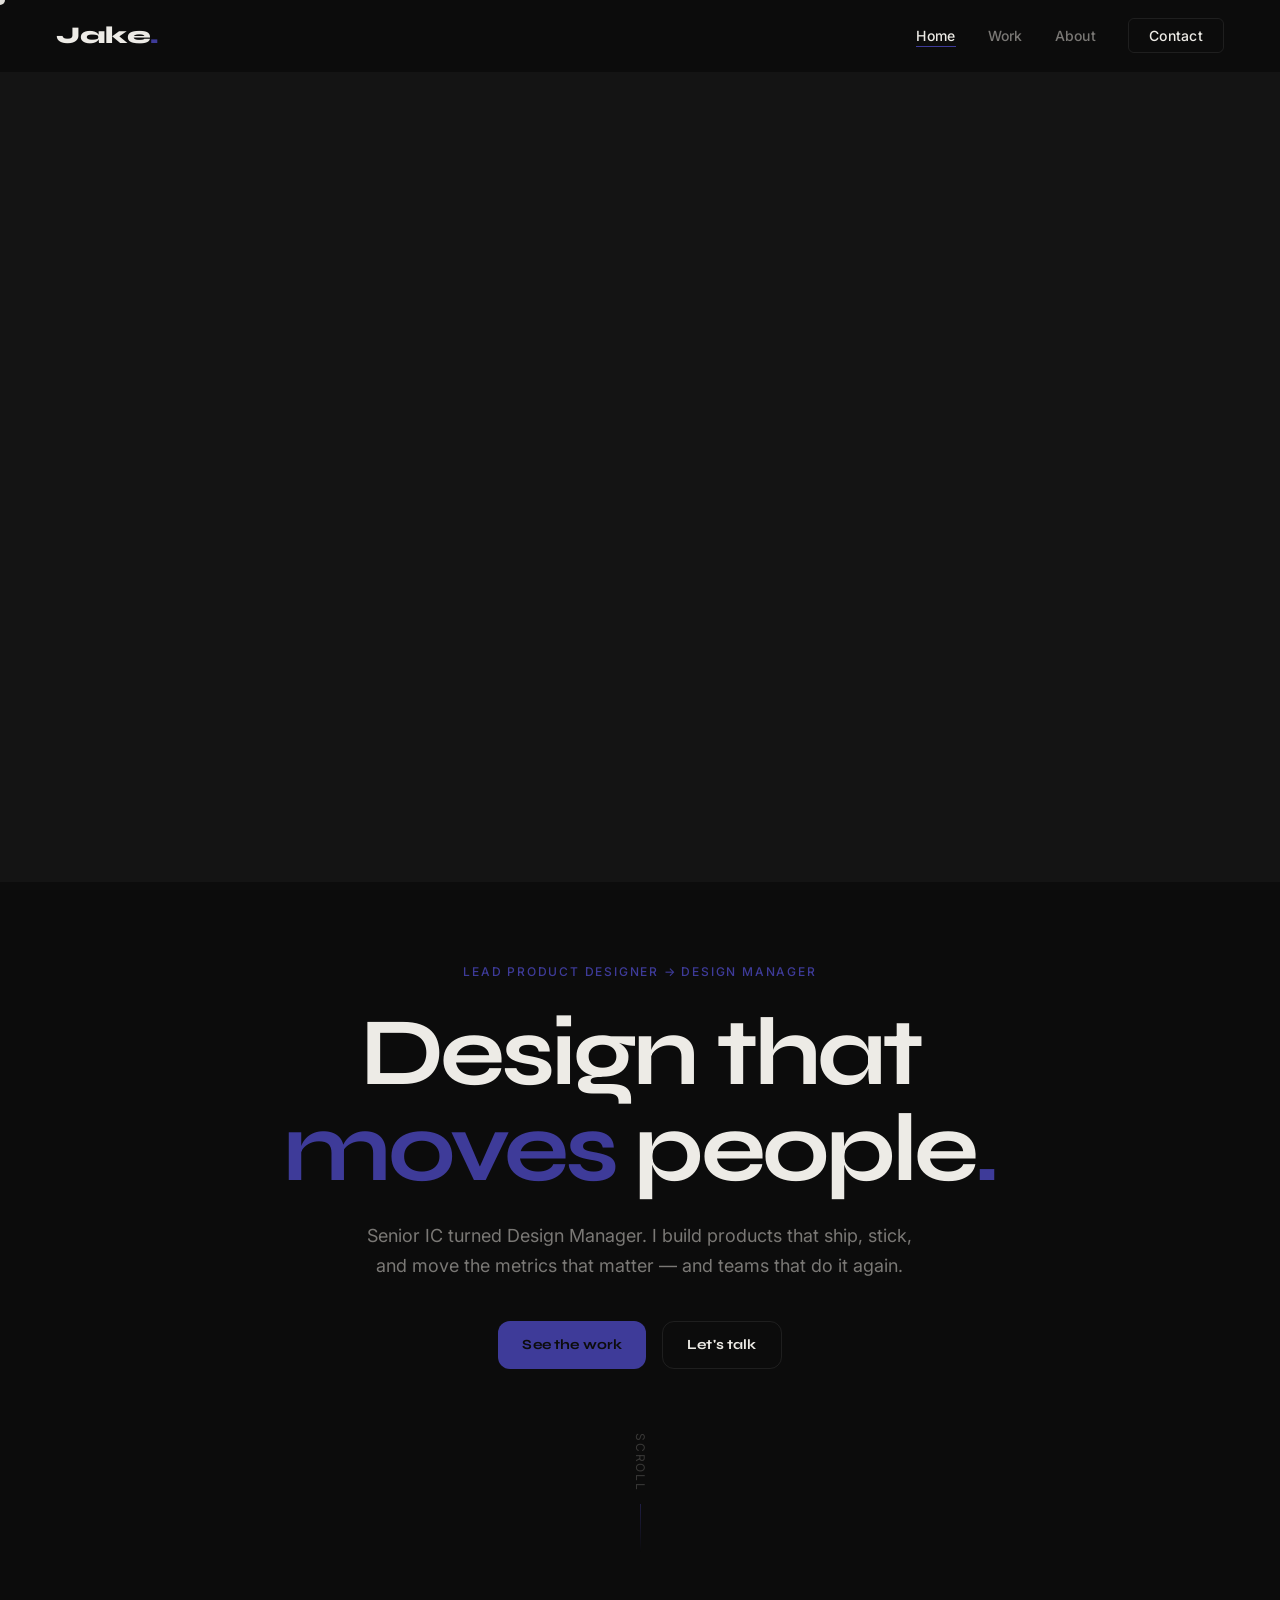
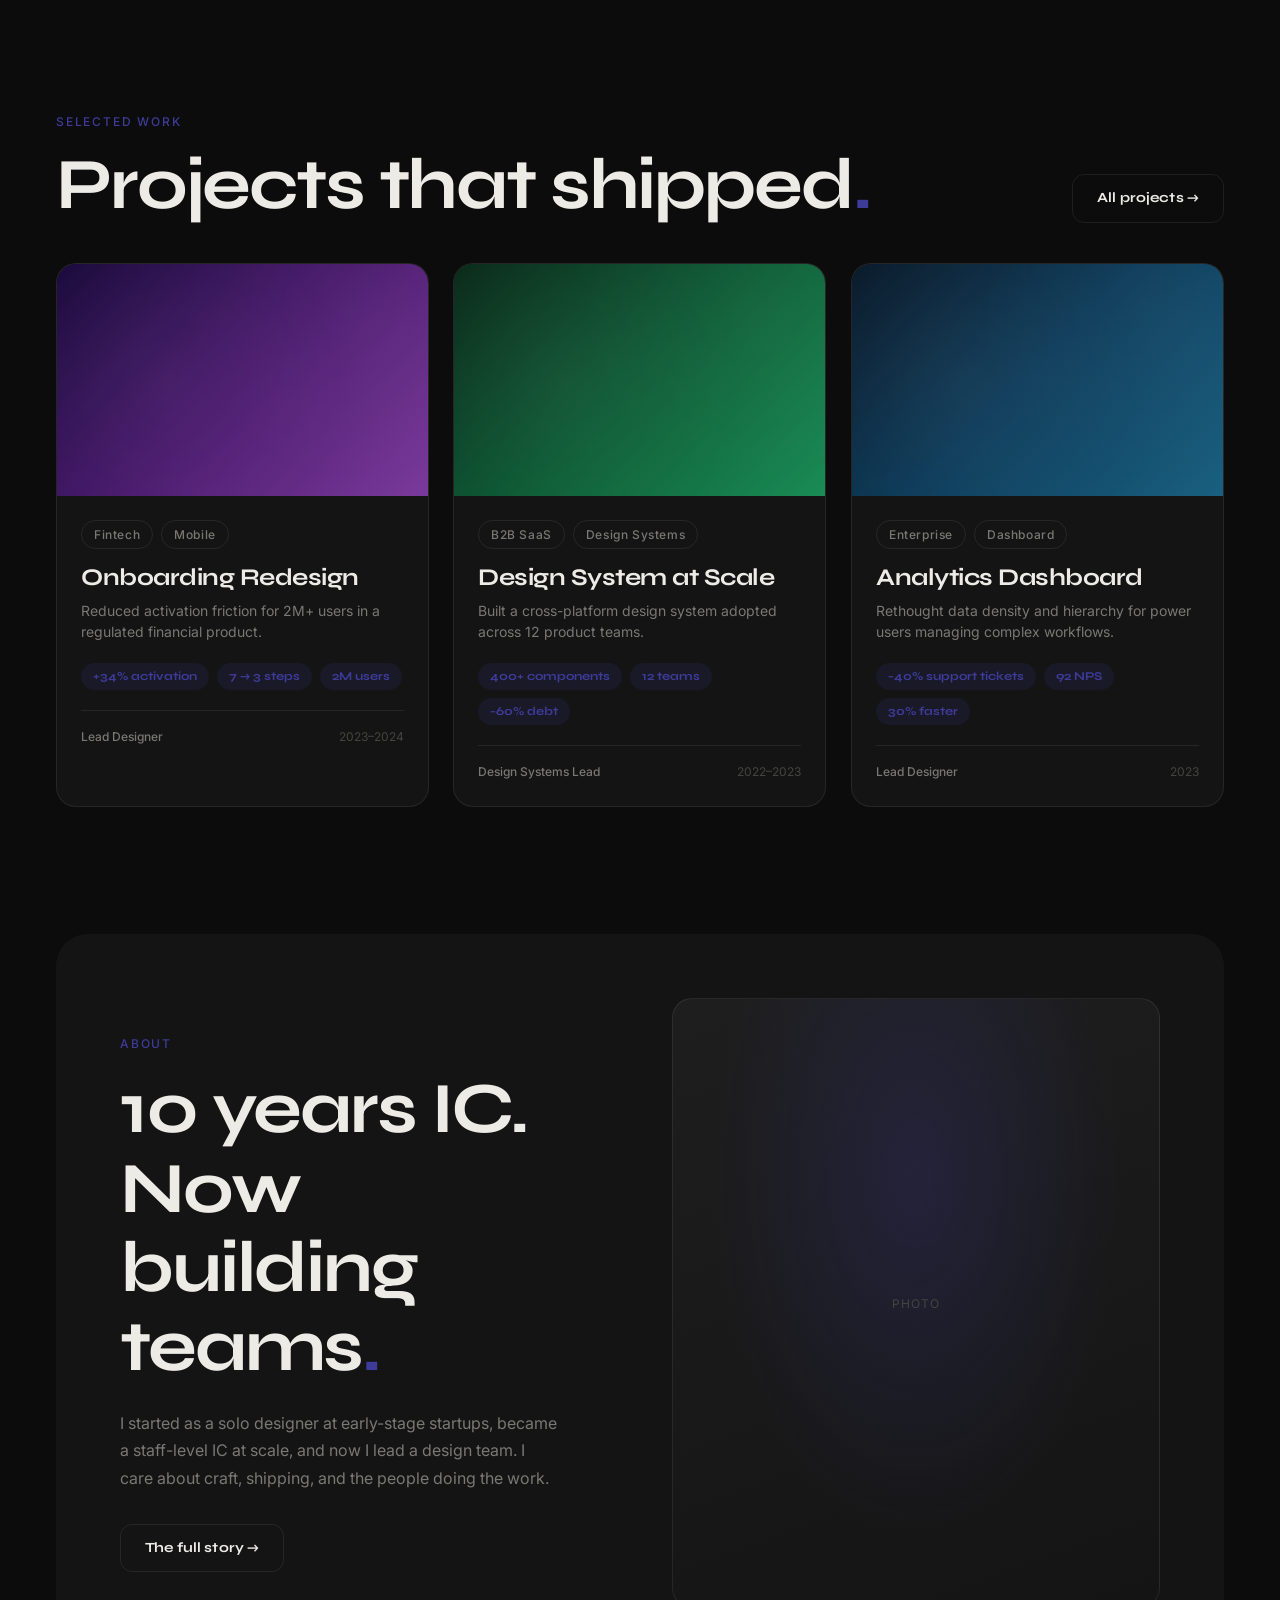
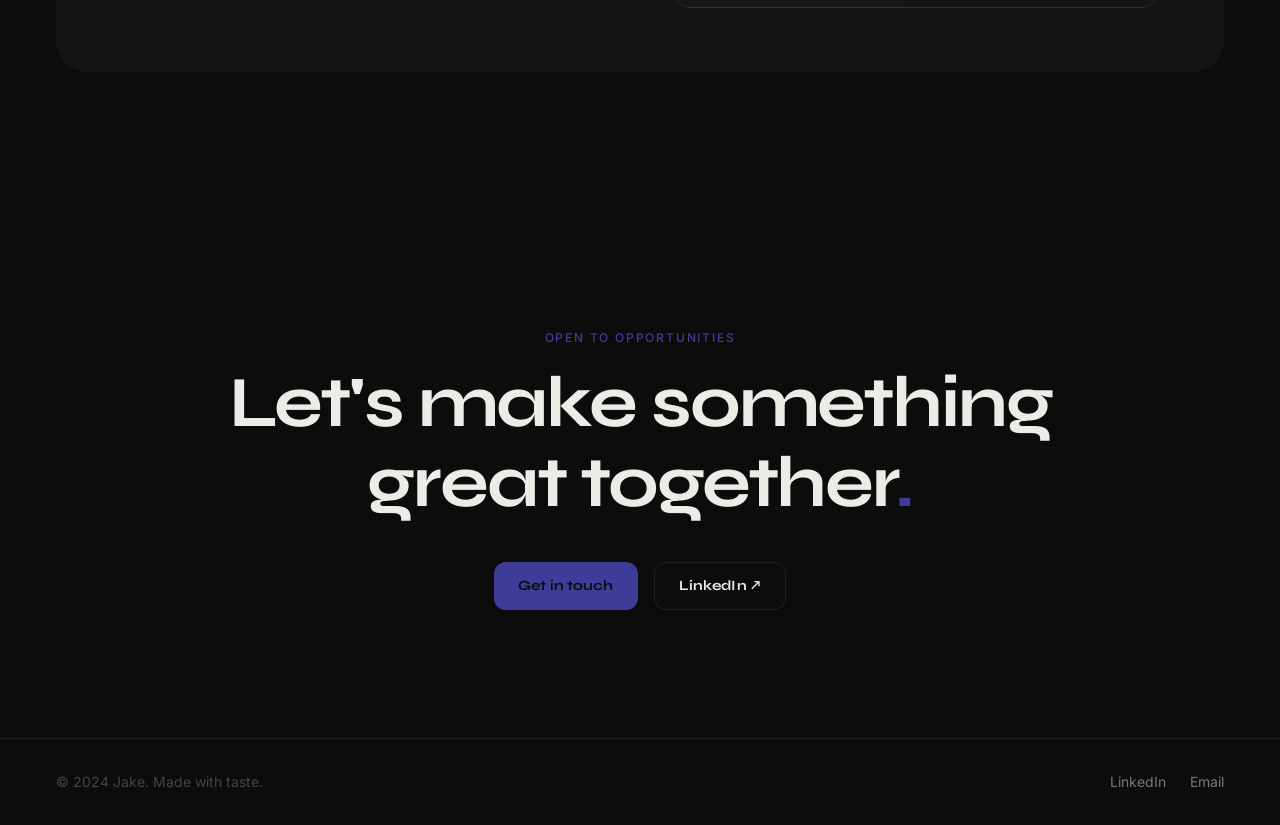
==== commit d62aaca5: "Move Spline to top of hero, set to 90vh full width Co-Authored-By: Claude Sonnet 4.6 <noreply@anthro" ====
--- a/index.html
+++ b/index.html
@@ -57,6 +57,16 @@
 
     <!-- ── Hero ─────────────────────────────────── -->
     <section class="hero">
+
+      <div class="hero__scene">
+        <div class="spline-wrapper"
+             data-src="https://my.spline.design/herosection-8wuNubHxhiix9W2lcV0AWKz6/"
+             role="img"
+             aria-label="3D animated design scene">
+          <div class="spline-fallback" aria-hidden="true"></div>
+        </div>
+      </div>
+
       <div class="container hero__container">
         <div class="hero__content reveal">
           <p class="hero__eyebrow">Lead Product Designer → Design Manager</p>
@@ -74,15 +84,6 @@
         </div>
       </div>
 
-      <div class="hero__scene">
-        <div class="spline-wrapper"
-             data-src="https://my.spline.design/herosection-8wuNubHxhiix9W2lcV0AWKz6/"
-             role="img"
-             aria-label="3D animated design scene">
-          <div class="spline-fallback" aria-hidden="true"></div>
-        </div>
-      </div>
-
       <div class="hero__scroll-hint" aria-hidden="true">
         <span>Scroll</span>
         <div class="hero__scroll-line"></div>
--- a/css/home.css
+++ b/css/home.css
@@ -14,6 +14,8 @@
 .hero__content {
   max-width: 760px;
 }
+
+/* ── Spline Scene — full bleed, 90vh ─────────────── */
 
 .hero__eyebrow {
   font-size: var(--text-xs);
@@ -56,10 +58,9 @@
   gap: var(--space-4);
 }
 
-/* ── Spline Scene — full bleed ───────────────────── */
 .hero__scene {
   width: 100%;
-  height: clamp(420px, 60vh, 780px);
+  height: 90vh;
 }
 
 .spline-wrapper {
@@ -242,7 +243,7 @@
 
 /* ── Responsive ──────────────────────────────────── */
 @media (max-width: 900px) {
-  .hero__scene { height: 300px; }
+  .hero__scene { height: 60vh; }
   .about-teaser__inner { grid-template-columns: 1fr; gap: var(--space-8); padding: var(--space-8); }
   .about-teaser__photo-placeholder { aspect-ratio: 3 / 2; }
 }
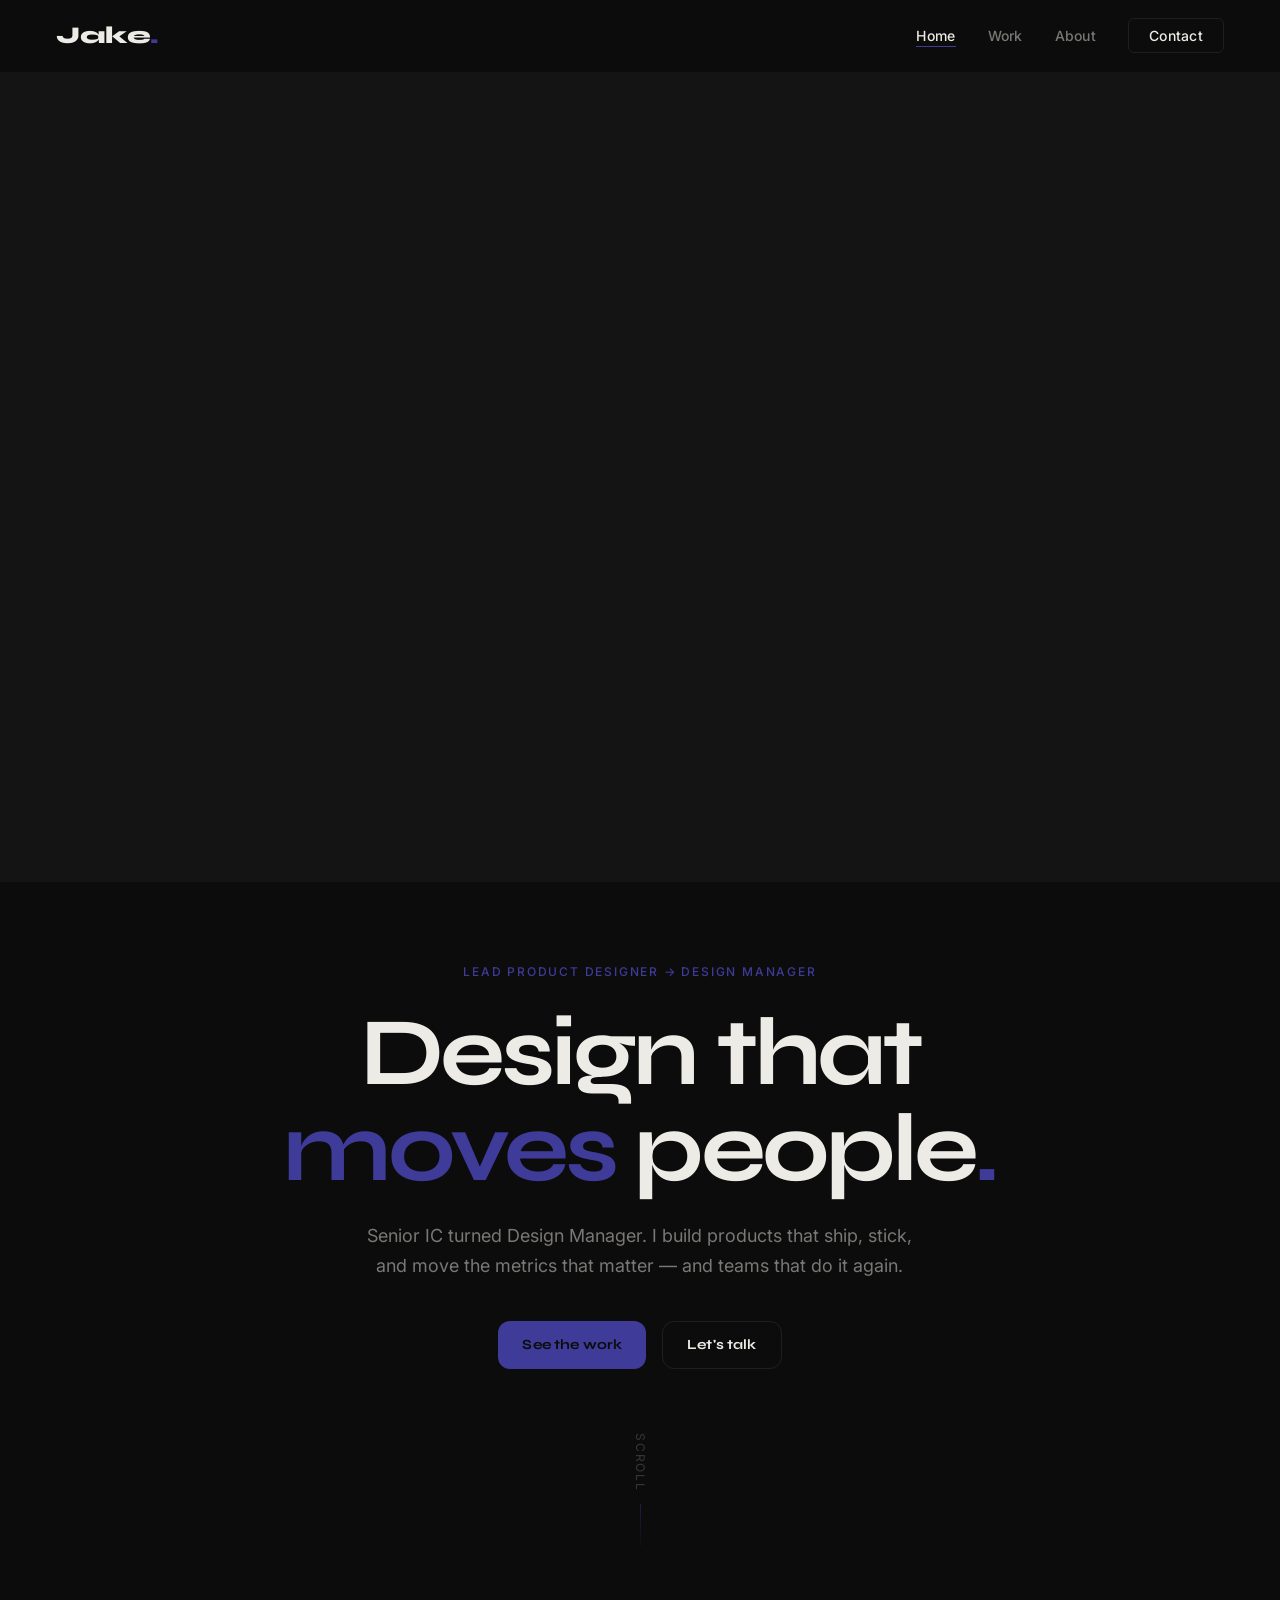
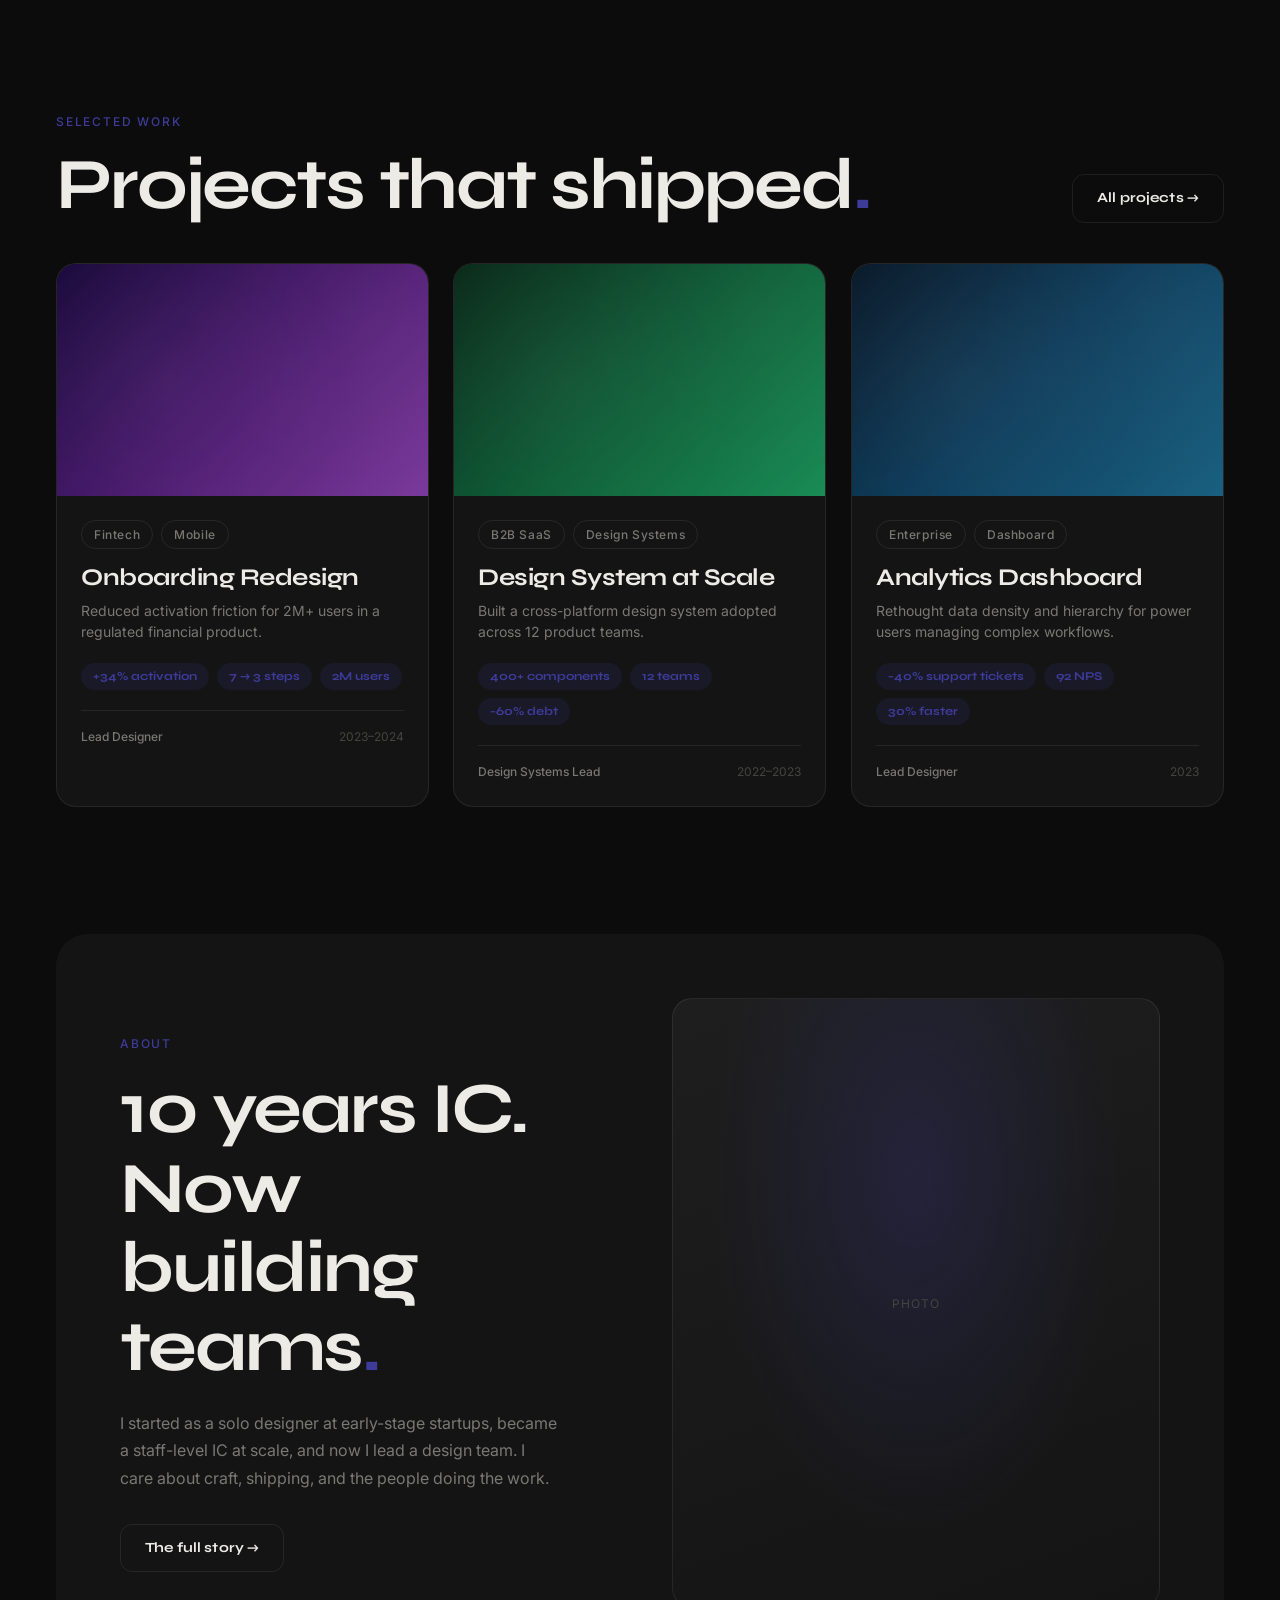
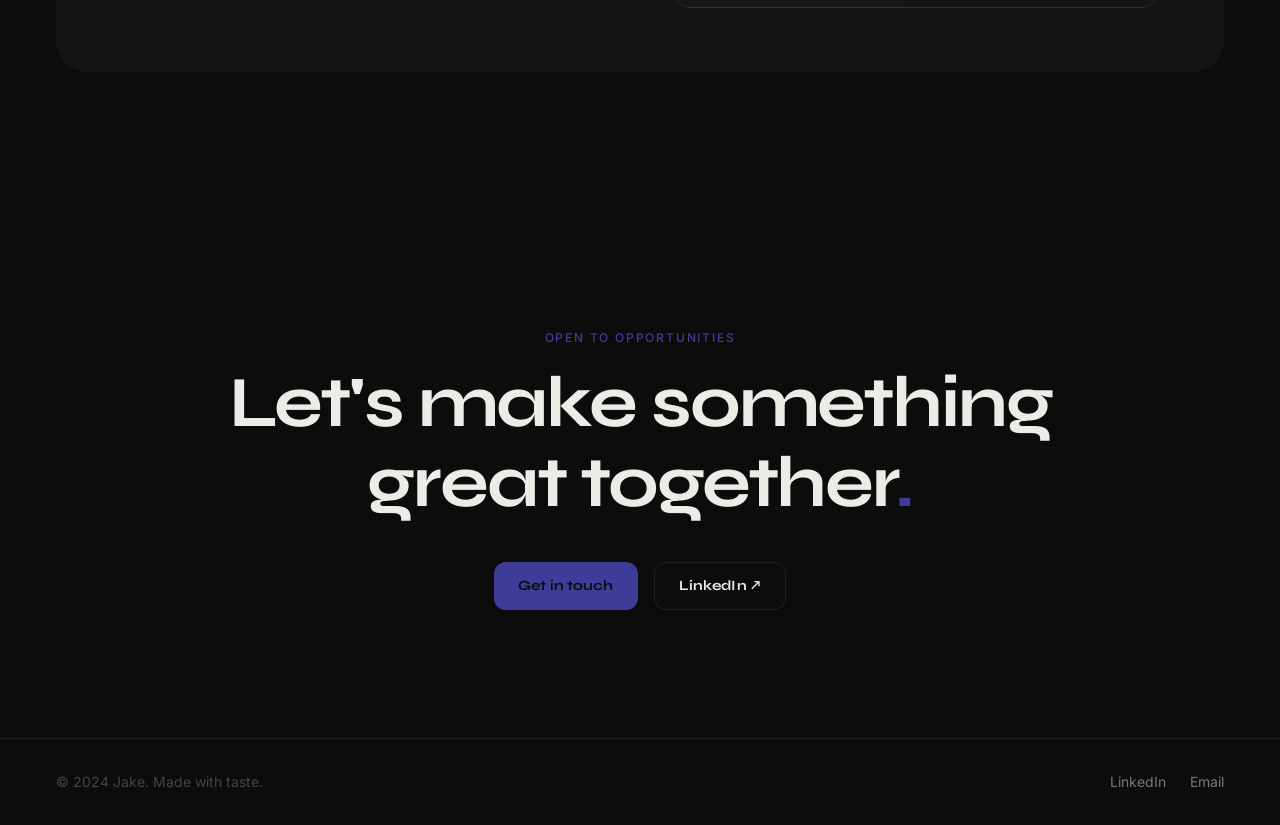
==== commit a9994420: "Remove custom cursor mouse follow effect Co-Authored-By: Claude Sonnet 4.6 <noreply@anthropic.com>" ====
--- a/index.html
+++ b/index.html
@@ -29,11 +29,6 @@
   <link rel="stylesheet" href="css/home.css">
 </head>
 <body>
-
-  <div class="cursor" aria-hidden="true">
-    <div class="cursor__dot"></div>
-    <div class="cursor__ring"></div>
-  </div>
 
   <div class="page-overlay" aria-hidden="true"></div>
 
@@ -239,7 +234,6 @@
     </div>
   </footer>
 
-  <script src="js/cursor.js" defer></script>
   <script src="js/transitions.js" defer></script>
   <script src="js/reveal.js" defer></script>
   <script src="js/tilt.js" defer></script>
--- a/css/global.css
+++ b/css/global.css
@@ -9,46 +9,6 @@
   padding-block: clamp(5rem, 10vw, 9rem);
 }
 
-/* ── Custom Cursor ──────────────────────────────── */
-@media (pointer: fine) {
-  body { cursor: none; }
-  a, button, [role="button"] { cursor: none; }
-}
-
-.cursor {
-  position: fixed;
-  top: 0; left: 0;
-  pointer-events: none;
-  z-index: 9999;
-  mix-blend-mode: difference;
-}
-
-.cursor__dot {
-  position: absolute;
-  width: 10px; height: 10px;
-  background: var(--text);
-  border-radius: 50%;
-  transform: translate(-50%, -50%);
-  transition: width var(--dur-base) var(--ease-expo),
-              height var(--dur-base) var(--ease-expo),
-              opacity var(--dur-base);
-}
-
-.cursor__ring {
-  position: absolute;
-  width: 40px; height: 40px;
-  border: 1.5px solid var(--text);
-  border-radius: 50%;
-  transform: translate(-50%, -50%);
-  transition: width var(--dur-slow) var(--ease-expo),
-              height var(--dur-slow) var(--ease-expo),
-              opacity var(--dur-slow);
-}
-
-body.cursor-hover .cursor__dot { width: 6px; height: 6px; opacity: 0.5; }
-body.cursor-hover .cursor__ring { width: 56px; height: 56px; }
-body.cursor-clicking .cursor__dot { width: 14px; height: 14px; }
-body.cursor-clicking .cursor__ring { width: 32px; height: 32px; }
 
 /* ── Page Transition ────────────────────────────── */
 .page-overlay {
